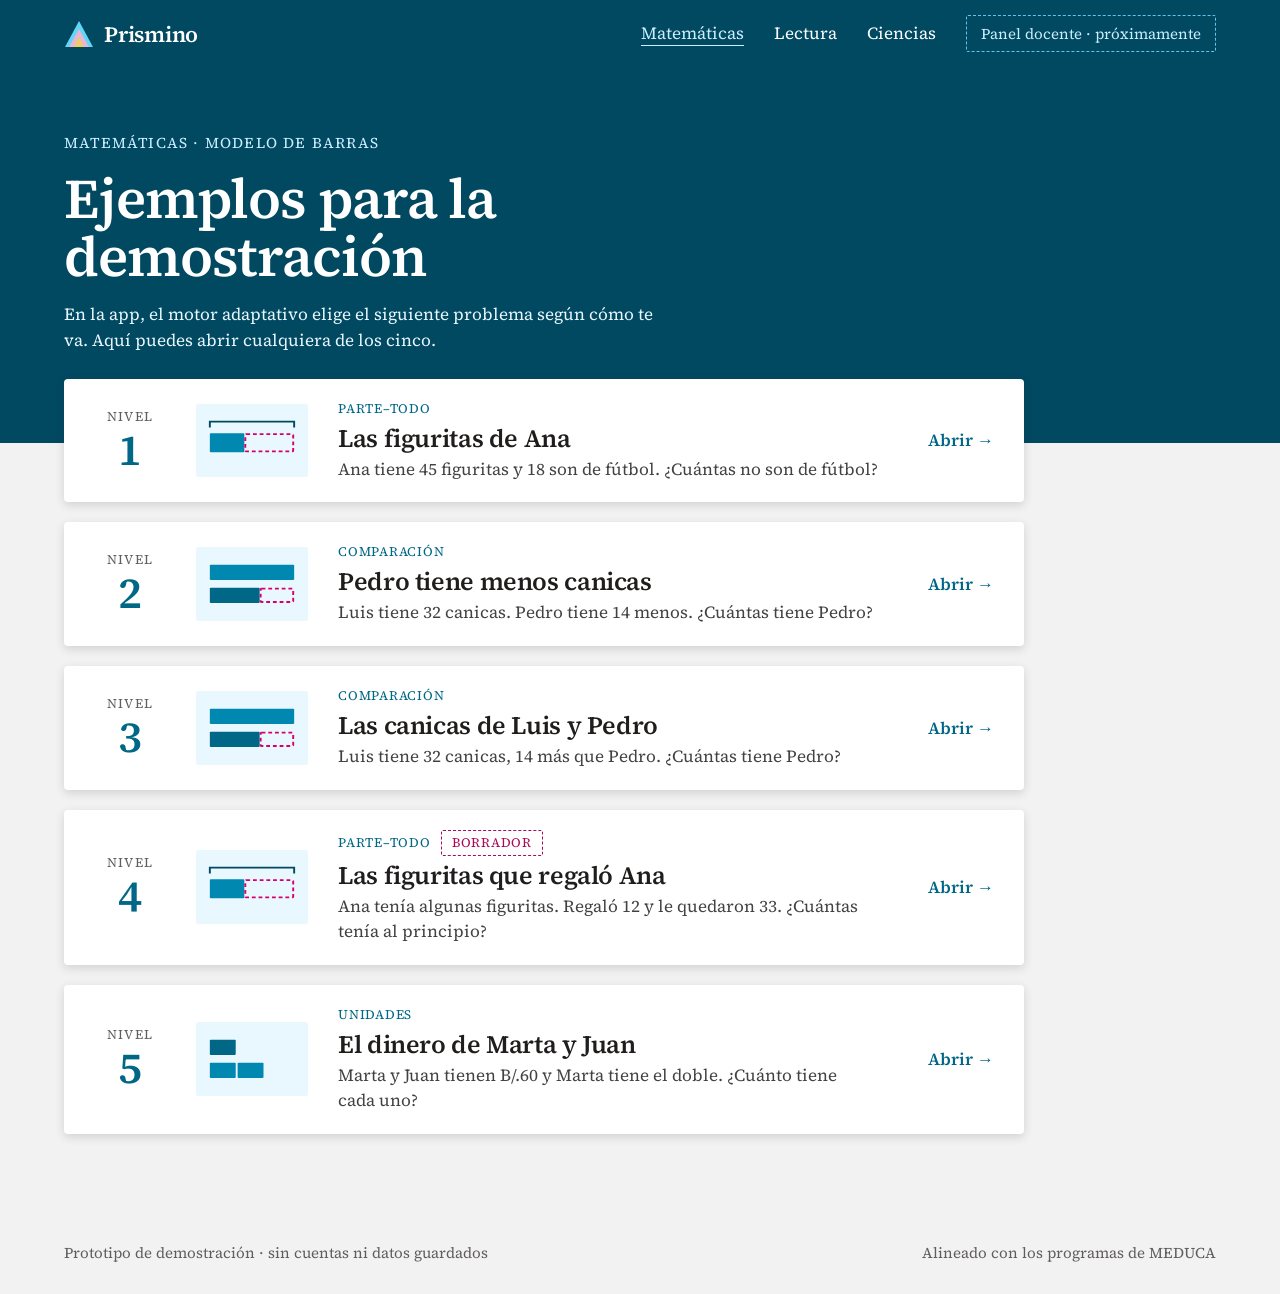
==== matematicas.html @ 479bbc7c "Hub principal y Lista de niveles de matemáticas" ====
<!DOCTYPE html>
<html lang="es">
<head>
  <meta charset="utf-8">
  <meta name="viewport" content="width=device-width, initial-scale=1">
  <title>Matemáticas · Prismino</title>
  <meta name="description" content="Ejemplos del modelo de barras para la demostración de Prismino.">
  <link rel="stylesheet" href="css/base.css">
  <link rel="stylesheet" href="css/hub.css">
</head>
<body>
<div class="hub">
  <header class="hub-cabecera">
    <nav class="hub-nav" aria-label="Principal">
      <a class="hub-marca" href="index.html">
        <svg class="hub-logo" width="30" height="28" viewBox="0 0 30 28" aria-hidden="true">
          <g class="mezcla-pantalla">
            <path class="f-accent-400" d="M15 1 L29 27 H1 Z"/>
            <path class="f-accent-2-400" d="M15 9 L25 27 H5 Z" opacity="0.85"/>
            <path class="f-amarillo" d="M15 17 L20 27 H10 Z"/>
          </g>
        </svg>
        <span>Prismino</span>
      </a>
      <ul class="hub-nav__enlaces">
        <li><a href="matematicas.html" aria-current="page">Matemáticas</a></li>
        <li><a href="lectura.html">Lectura</a></li>
        <li><a href="ciencias.html">Ciencias</a></li>
        <li><span class="docente-no-disponible" title="Función no disponible en el prototipo">Panel docente · próximamente</span></li>
      </ul>
    </nav>

    <div class="hub-hero hub-hero--compacta">
      <span class="hub-hero__antetitulo">Matemáticas · Modelo de barras</span>
      <h1>Ejemplos para la demostración</h1>
      <p>En la app, el motor adaptativo elige el siguiente problema según cómo te va. Aquí puedes abrir cualquiera de los cinco.</p>
    </div>
  </header>

  <main class="hub-main">
    <ol class="niveles" id="niveles" aria-label="Niveles"></ol>
    <p class="lista-aviso" id="niveles-aviso" hidden>No se pudieron cargar los problemas. Revisa que exista <code>data/problemas.js</code>.</p>
  </main>

  <footer class="hub-pie">
    <span>Prototipo de demostración · sin cuentas ni datos guardados</span>
    <span>Alineado con los programas de MEDUCA</span>
  </footer>
</div>

<script src="data/problemas.js"></script>
<script>
  // Genera la lista de niveles desde window.PROBLEMAS (data/problemas.js).
  (function () {
    var TIPOS = {
      "parte-todo": "Parte–todo",
      "comparacion": "Comparación",
      "unidades": "Unidades"
    };

    // Iconos fijos por estructura (no contienen datos del archivo).
    var ICONOS = {
      "parte-todo":
        '<path class="s-accent-800" d="M4 14 V8 H92 V14" fill="none" stroke-width="2"/>' +
        '<rect class="f-accent" x="4" y="20" width="36" height="20" rx="1"/>' +
        '<rect class="s-accent-2" x="41" y="21" width="50" height="18" rx="1" fill="none" stroke-width="2" stroke-dasharray="4 3"/>',
      "comparacion":
        '<rect class="f-accent" x="4" y="8" width="88" height="16" rx="1"/>' +
        '<rect class="f-accent-700" x="4" y="32" width="52" height="16" rx="1"/>' +
        '<rect class="s-accent-2" x="57" y="33" width="34" height="14" rx="1" fill="none" stroke-width="2" stroke-dasharray="4 3"/>',
      "unidades":
        '<rect class="f-accent-700" x="4" y="8" width="27" height="16" rx="1"/>' +
        '<rect class="f-accent" x="4" y="32" width="27" height="16" rx="1"/>' +
        '<rect class="f-accent" x="33" y="32" width="27" height="16" rx="1"/>'
    };

    var lista = document.getElementById("niveles");
    var problemas = Array.isArray(window.PROBLEMAS) ? window.PROBLEMAS.slice() : [];

    if (problemas.length === 0) {
      document.getElementById("niveles-aviso").hidden = false;
      return;
    }

    problemas.sort(function (a, b) { return a.nivel - b.nivel; });

    problemas.forEach(function (p) {
      var item = document.createElement("li");
      item.className = "nivel";

      var enlace = document.createElement("a");
      enlace.href = "problema.html?id=" + encodeURIComponent(p.id);

      var numero = document.createElement("span");
      numero.className = "nivel__numero";
      numero.innerHTML = '<span class="nivel__rotulo">Nivel</span>';
      numero.appendChild(document.createTextNode(p.nivel));

      var icono = document.createElement("span");
      icono.className = "nivel__icono";
      icono.innerHTML = '<svg viewBox="0 0 96 56" aria-hidden="true">' + (ICONOS[p.tipo] || "") + "</svg>";

      var texto = document.createElement("div");
      texto.className = "nivel__texto";

      var meta = document.createElement("div");
      meta.className = "nivel__meta";
      var tipo = document.createElement("span");
      tipo.className = "nivel__tipo";
      tipo.textContent = TIPOS[p.tipo] || p.tipo;
      meta.appendChild(tipo);
      if (p.borrador) {
        var borrador = document.createElement("span");
        borrador.className = "estado estado--borrador";
        borrador.textContent = "Borrador";
        meta.appendChild(borrador);
      }

      var titulo = document.createElement("h2");
      titulo.textContent = p.titulo;

      var enunciado = document.createElement("p");
      enunciado.textContent = p.enunciado;

      texto.append(meta, titulo, enunciado);

      var accion = document.createElement("span");
      accion.className = "nivel__accion";
      accion.textContent = "Abrir →";

      enlace.append(numero, icono, texto, accion);
      item.appendChild(enlace);
      lista.appendChild(item);
    });
  })();
</script>
</body>
</html>
---- css/base.css ----
/* Prismino · base
   Tokens del sistema Broadsheet (claude.ai/design) + reset común a todas las páginas.
   Colores, tipografías y espaciado viven aquí; las demás hojas solo usan var(--…). */

/* Source Serif 4 autoalojada (SIL OFL, ver assets/fonts/OFL.txt) para que funcione sin internet.
   El archivo normal es variable: cubre 400 y 600. Subconjunto latino (incluye tildes, ñ, ¿, ¡). */
@font-face {
  font-family: "Source Serif 4";
  font-style: normal;
  font-weight: 200 900;
  font-display: swap;
  src: url("../assets/fonts/SourceSerif4-latin.woff2") format("woff2");
}
@font-face {
  font-family: "Source Serif 4";
  font-style: italic;
  font-weight: 400;
  font-display: swap;
  src: url("../assets/fonts/SourceSerif4-Italic-latin.woff2") format("woff2");
}

:root {
  /* — color — */
  --color-bg: #f3f2f2;
  --color-surface: #eae9e9;
  --color-paper: #ffffff;
  --color-text: #201e1d;
  --color-accent: #0088b0;
  --color-accent-2: #d6006c;
  --color-divider: color-mix(in srgb, #201e1d 16%, transparent);

  --color-neutral-100: #f8f4f4;
  --color-neutral-200: #eae7e7;
  --color-neutral-300: #d7d3d3;
  --color-neutral-400: #bab6b6;
  --color-neutral-500: #9b9797;
  --color-neutral-600: #7d7979;
  --color-neutral-700: #605d5d;
  --color-neutral-800: #444141;
  --color-neutral-900: #2d2b2b;

  --color-accent-100: #e9f8ff;
  --color-accent-200: #cbeeff;
  --color-accent-300: #99e0ff;
  --color-accent-400: #62c5ee;
  --color-accent-500: #38a6cf;
  --color-accent-600: #1186ac;
  --color-accent-700: #006786;
  --color-accent-800: #004961;
  --color-accent-900: #0a303e;

  --color-accent-2-100: #fff1f4;
  --color-accent-2-200: #ffdee6;
  --color-accent-2-300: #ffc0d0;
  --color-accent-2-400: #ff90b1;
  --color-accent-2-500: #ff458e;
  --color-accent-2-600: #d82071;
  --color-accent-2-700: #aa0b56;
  --color-accent-2-800: #790e3d;
  --color-accent-2-900: #4b1528;

  /* Color de ilustración (logo, resaltados); nunca para texto ni controles. */
  --color-process-yellow: #edbb00;

  /* — tipografía — */
  --font-heading: "Source Serif 4", Georgia, "Times New Roman", serif;
  --font-heading-weight: 600;
  --font-body: "Source Serif 4", Georgia, "Times New Roman", serif;

  --text-xs: 13px;   /* etiquetas en mayúsculas */
  --text-sm: 15px;   /* pie, texto base */
  --text-md: 17px;   /* cuerpo de tarjeta */
  --text-lg: 20px;   /* entradilla */
  --text-brand: 22px;
  --text-h3: 25px;
  --text-h2: 34px;
  --text-numero: 44px;  /* número de nivel */
  --text-title: clamp(36px, 5vw, 56px);  /* título de páginas interiores */
  --text-display: clamp(44px, 7vw, 88px);

  /* — espaciado — */
  --space-1: 5px;
  --space-2: 10px;
  --space-3: 15px;
  --space-4: 20px;
  --space-6: 30px;
  --space-8: 40px;
  --page-gutter: clamp(20px, 5vw, 72px);
  --page-max: 1280px;

  /* — forma y elevación — */
  --radius-sm: 1px;
  --radius-md: 2px;
  --radius-lg: 4px;

  --shadow-sm: 0 1px 2px color-mix(in srgb, #2d2b2b 14%, transparent);
  --shadow-md: 0 3px 10px color-mix(in srgb, #2d2b2b 16%, transparent);
  --shadow-lg: 0 12px 32px color-mix(in srgb, #2d2b2b 22%, transparent);
}

/* — reset — */
*, *::before, *::after { box-sizing: border-box; }

body {
  margin: 0;
  background: var(--color-bg);
  color: var(--color-text);
  font-family: var(--font-body);
  font-size: var(--text-sm);
  line-height: 1.55;
  font-weight: 400;
}

h1, h2, h3, h4 {
  font-family: var(--font-heading);
  font-weight: var(--font-heading-weight);
  line-height: 1.12;
  letter-spacing: -0.015em;
  margin: 0 0 var(--space-2);
}

p { margin: 0 0 var(--space-3); }

a { color: var(--color-accent-700); text-underline-offset: 3px; }
a:hover { color: var(--color-accent-800); }

img, svg { display: block; max-width: 100%; }

:focus { outline: none; }
:focus-visible { outline: 2px solid var(--color-accent); outline-offset: 2px; }
::selection { background: color-mix(in srgb, var(--color-accent) 30%, transparent); }
---- css/hub.css ----
/* Prismino · hub (index.html)
   Solo layout y estilos del hub; todos los valores salen de css/base.css. */

.hub {
  min-height: 100vh;
  display: flex;
  flex-direction: column;
}

/* — cabecera: barra + portada sobre el mismo fondo — */
.hub-cabecera {
  background: var(--color-accent-800);
  color: var(--color-paper);
}

.hub-nav {
  padding: var(--space-3) var(--page-gutter);
  display: flex;
  align-items: center;
  justify-content: space-between;
  gap: var(--space-4);
  flex-wrap: wrap;
}

.hub-marca {
  display: flex;
  align-items: center;
  gap: var(--space-2);
  color: var(--color-paper);
  text-decoration: none;
  font-family: var(--font-heading);
  font-weight: var(--font-heading-weight);
  font-size: var(--text-brand);
  letter-spacing: -0.01em;
}
.hub-marca:hover { color: var(--color-paper); }

.hub-nav__enlaces {
  display: flex;
  align-items: center;
  gap: var(--space-2) var(--space-6);
  flex-wrap: wrap;
  margin: 0;
  padding: 0;
  list-style: none;
  font-size: var(--text-md);
}
.hub-nav__enlaces a {
  color: var(--color-paper);
  text-decoration: none;
}
.hub-nav__enlaces a:hover,
.hub-nav__enlaces a:focus-visible {
  color: var(--color-accent-200);
  text-decoration: underline;
}

/* Panel docente: se muestra para la demostración, pero no es un enlace. */
.docente-no-disponible {
  display: inline-block;
  padding: 6px 14px;
  border: 1px dashed var(--color-accent-400);
  border-radius: var(--radius-md);
  color: var(--color-accent-200);
  font-size: var(--text-sm);
  cursor: not-allowed;
}

.hub-hero {
  max-width: 880px;
  display: flex;
  flex-direction: column;
  gap: var(--space-4);
  padding: clamp(40px, 7vw, 96px) var(--page-gutter) clamp(56px, 8vw, 112px);
}
.hub-hero__antetitulo {
  font-size: var(--text-sm);
  letter-spacing: 0.08em;
  text-transform: uppercase;
  color: var(--color-accent-200);
}
.hub-hero h1 {
  margin: 0;
  font-size: var(--text-display);
  line-height: 1;
  letter-spacing: -0.02em;
  color: var(--color-paper);
}
.hub-hero p {
  margin: 0;
  max-width: 600px;
  font-size: var(--text-lg);
  line-height: 1.5;
  color: var(--color-accent-100);
  text-wrap: pretty;
}

/* — tarjetas de área — */
.hub-main {
  flex: 1;
  padding: 0 var(--page-gutter) clamp(48px, 6vw, 80px);
  margin-top: clamp(-72px, -5vw, -40px); /* las tarjetas suben sobre la cabecera */
}

.area-grid {
  display: grid;
  grid-template-columns: repeat(auto-fit, minmax(min(100%, 300px), 1fr));
  gap: var(--space-6);
  max-width: var(--page-max);
}

.area-card {
  display: flex;
  flex-direction: column;
  overflow: hidden;
  background: var(--color-paper);
  border-radius: var(--radius-lg);
  box-shadow: var(--shadow-md);
  color: var(--color-text);
  text-decoration: none;
  transition: transform .2s, box-shadow .2s;
}
.area-card:hover,
.area-card:focus-visible {
  color: var(--color-text);
  transform: translateY(-4px);
  box-shadow: var(--shadow-lg);
}
@media (prefers-reduced-motion: reduce) {
  .area-card { transition: none; }
  .area-card:hover, .area-card:focus-visible { transform: none; }
}

.area-card__ilustracion {
  aspect-ratio: 16 / 10;
  display: flex;
  align-items: center;
  justify-content: center;
  padding: var(--space-6);
  background: var(--color-accent-100);
}
.area-card__ilustracion svg { width: 100%; height: 100%; }

.area-card__cuerpo {
  flex: 1;
  display: flex;
  flex-direction: column;
  gap: var(--space-3);
  padding: var(--space-6);
}
.area-card__cuerpo h2 {
  margin: 0;
  font-size: var(--text-h2);
  line-height: 1.1;
}
.area-card__cuerpo p {
  margin: 0;
  font-size: var(--text-md);
  line-height: 1.5;
  color: var(--color-neutral-800);
  text-wrap: pretty;
}
.area-card__accion {
  margin-top: auto;
  padding-top: var(--space-3);
  font-size: var(--text-md);
  font-weight: 600;
  color: var(--color-accent-700);
}

/* Estado del área: funcional (lleno) o maqueta (punteado). */
.estado {
  align-self: flex-start;
  padding: 3px 10px;
  border-radius: var(--radius-md);
  font-size: var(--text-xs);
  letter-spacing: 0.06em;
  text-transform: uppercase;
  color: var(--color-paper);
  background: var(--color-accent-700);
}
.estado--maqueta {
  padding: 2px 10px;
  border: 1px dashed var(--color-accent-700);
  color: var(--color-accent-800);
  background: none;
}

.estado--borrador {
  padding: 2px 10px;
  border: 1px dashed var(--color-accent-2-700);
  color: var(--color-accent-2-700);
  background: none;
}

/* — barra: página actual — */
.hub-nav__enlaces a[aria-current="page"] {
  color: var(--color-accent-200);
  text-decoration: underline;
  text-underline-offset: 6px;
}

/* — portada compacta (páginas interiores) — */
.hub-hero--compacta {
  gap: var(--space-3);
  padding-top: clamp(32px, 5vw, 64px);
  padding-bottom: clamp(56px, 7vw, 96px);
}
.hub-hero--compacta h1 { font-size: var(--text-title); line-height: 1.05; }
.hub-hero--compacta p { font-size: var(--text-md); }

/* — lista de niveles (matematicas.html) — */
.niveles {
  max-width: 960px;
  margin: 0;
  padding: 0;
  list-style: none;
  display: flex;
  flex-direction: column;
  gap: var(--space-4);
}

.nivel a {
  display: grid;
  grid-template-columns: 4.5rem 7rem 1fr auto;
  align-items: center;
  gap: var(--space-6);
  padding: var(--space-4) var(--space-6);
  background: var(--color-paper);
  border-radius: var(--radius-lg);
  box-shadow: var(--shadow-md);
  color: var(--color-text);
  text-decoration: none;
  transition: transform .2s, box-shadow .2s;
}
.nivel a:hover,
.nivel a:focus-visible {
  color: var(--color-text);
  transform: translateY(-3px);
  box-shadow: var(--shadow-lg);
}
@media (prefers-reduced-motion: reduce) {
  .nivel a { transition: none; }
  .nivel a:hover, .nivel a:focus-visible { transform: none; }
}

.nivel__numero {
  display: flex;
  flex-direction: column;
  align-items: center;
  font-family: var(--font-heading);
  font-weight: var(--font-heading-weight);
  font-size: var(--text-numero);
  line-height: 1;
  color: var(--color-accent-700);
}
.nivel__rotulo {
  margin-bottom: var(--space-1);
  font-family: var(--font-body);
  font-weight: 400;
  font-size: var(--text-xs);
  letter-spacing: 0.08em;
  text-transform: uppercase;
  color: var(--color-neutral-700);
}

.nivel__icono {
  display: block;
  padding: var(--space-2);
  border-radius: var(--radius-md);
  background: var(--color-accent-100);
}
.nivel__icono svg { width: 100%; height: auto; }

.nivel__texto {
  display: flex;
  flex-direction: column;
  gap: var(--space-1);
  min-width: 0;
}
.nivel__meta {
  display: flex;
  align-items: center;
  gap: var(--space-2);
  flex-wrap: wrap;
}
.nivel__tipo {
  font-size: var(--text-xs);
  letter-spacing: 0.06em;
  text-transform: uppercase;
  color: var(--color-accent-700);
}
.nivel__texto h2 {
  margin: 0;
  font-size: var(--text-h3);
}
.nivel__texto p {
  margin: 0;
  font-size: var(--text-md);
  line-height: 1.5;
  color: var(--color-neutral-800);
  text-wrap: pretty;
}

.nivel__accion {
  font-size: var(--text-md);
  font-weight: 600;
  color: var(--color-accent-700);
  white-space: nowrap;
}

@media (max-width: 640px) {
  .nivel a {
    grid-template-columns: auto 1fr;
    gap: var(--space-3) var(--space-4);
    padding: var(--space-4);
  }
  .nivel__icono { display: none; }
  .nivel__numero { align-self: start; }
  .nivel__accion { grid-column: 2; }
}

.lista-aviso {
  max-width: 960px;
  padding: var(--space-4) var(--space-6);
  background: var(--color-paper);
  border-left: 4px solid var(--color-accent-2);
  border-radius: var(--radius-lg);
  box-shadow: var(--shadow-md);
}

/* — pie — */
.hub-pie {
  display: flex;
  justify-content: space-between;
  gap: var(--space-4);
  flex-wrap: wrap;
  padding: var(--space-6) var(--page-gutter);
  font-size: var(--text-sm);
  color: var(--color-neutral-700);
}

/* — colores de las ilustraciones SVG —
   Los atributos fill/stroke no aceptan var() de forma fiable; las clases sí. */
.ilustracion text { font-family: var(--font-body); }
.mezcla-pantalla { mix-blend-mode: screen; }

.f-papel       { fill: var(--color-paper); }
.f-accent      { fill: var(--color-accent); }
.f-accent-400  { fill: var(--color-accent-400); }
.f-accent-500  { fill: var(--color-accent-500); }
.f-accent-700  { fill: var(--color-accent-700); }
.f-accent-900  { fill: var(--color-accent-900); }
.f-accent-2    { fill: var(--color-accent-2); }
.f-accent-2-400 { fill: var(--color-accent-2-400); }
.f-accent-2-700 { fill: var(--color-accent-2-700); }
.f-amarillo    { fill: var(--color-process-yellow); }

.s-accent      { stroke: var(--color-accent); }
.s-accent-500  { stroke: var(--color-accent-500); }
.s-accent-800  { stroke: var(--color-accent-800); }
.s-accent-2    { stroke: var(--color-accent-2); }
.s-amarillo    { stroke: var(--color-process-yellow); }
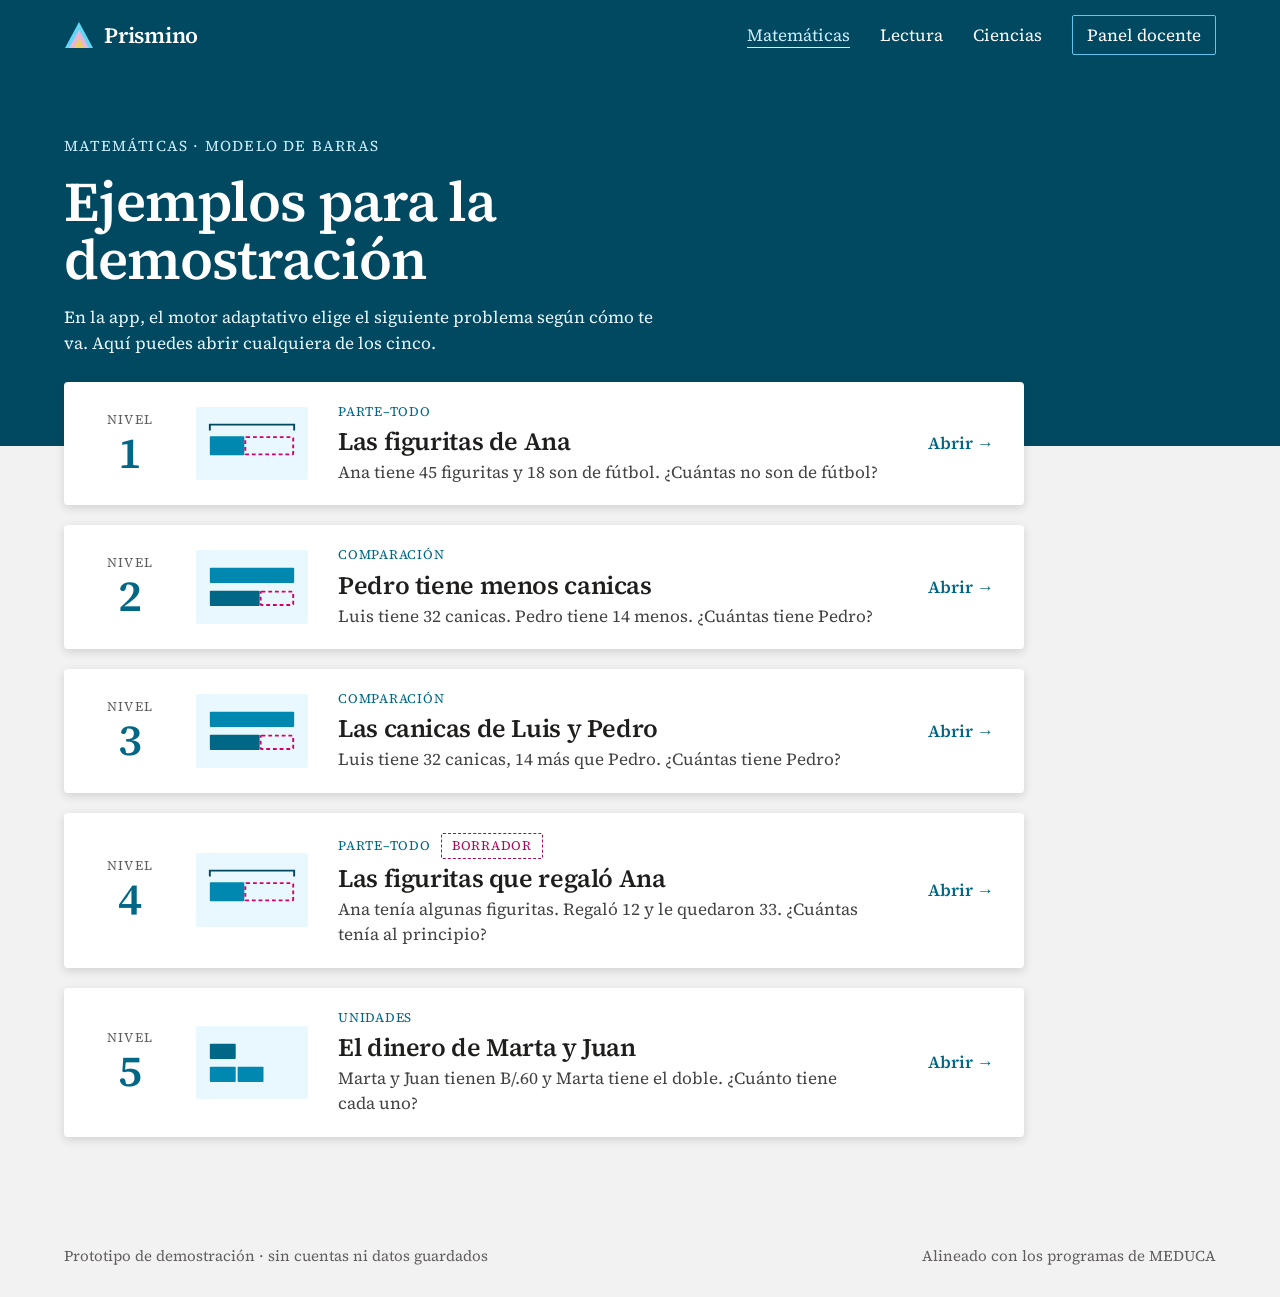
==== commit c86c0f49: "Panel docente maquetado con datos de ejemplo (docente.html) Ficha por estudiante: dónde se rompe el " ====
--- a/matematicas.html
+++ b/matematicas.html
@@ -26,7 +26,7 @@
         <li><a href="matematicas.html" aria-current="page">Matemáticas</a></li>
         <li><a href="lectura.html">Lectura</a></li>
         <li><a href="ciencias.html">Ciencias</a></li>
-        <li><span class="docente-no-disponible" title="Función no disponible en el prototipo">Panel docente · próximamente</span></li>
+        <li><a class="hub-nav__docente" href="docente.html">Panel docente</a></li>
       </ul>
     </nav>
 
--- a/css/base.css
+++ b/css/base.css
@@ -62,6 +62,10 @@
   /* Color de ilustración (logo, resaltados); nunca para texto ni controles. */
   --color-process-yellow: #edbb00;
 
+  /* Señal: marca dónde está el error en el modelo, sin decir qué está mal. */
+  --color-senal: var(--color-accent-2);
+  --color-senal-fondo: var(--color-accent-2-100);
+
   /* — tipografía — */
   --font-heading: "Source Serif 4", Georgia, "Times New Roman", serif;
   --font-heading-weight: 600;
@@ -92,6 +96,7 @@
   --radius-sm: 1px;
   --radius-md: 2px;
   --radius-lg: 4px;
+  --radius-pill: 999px;  /* tarjetas de números */
 
   --shadow-sm: 0 1px 2px color-mix(in srgb, #2d2b2b 14%, transparent);
   --shadow-md: 0 3px 10px color-mix(in srgb, #2d2b2b 16%, transparent);
--- a/css/hub.css
+++ b/css/hub.css
@@ -55,15 +55,12 @@
   text-decoration: underline;
 }
 
-/* Panel docente: se muestra para la demostración, pero no es un enlace. */
-.docente-no-disponible {
+/* Panel docente: enlace con marco, para distinguirlo de las áreas. */
+.hub-nav__docente {
   display: inline-block;
   padding: 6px 14px;
-  border: 1px dashed var(--color-accent-400);
+  border: 1px solid var(--color-accent-400);
   border-radius: var(--radius-md);
-  color: var(--color-accent-200);
-  font-size: var(--text-sm);
-  cursor: not-allowed;
 }
 
 .hub-hero {
